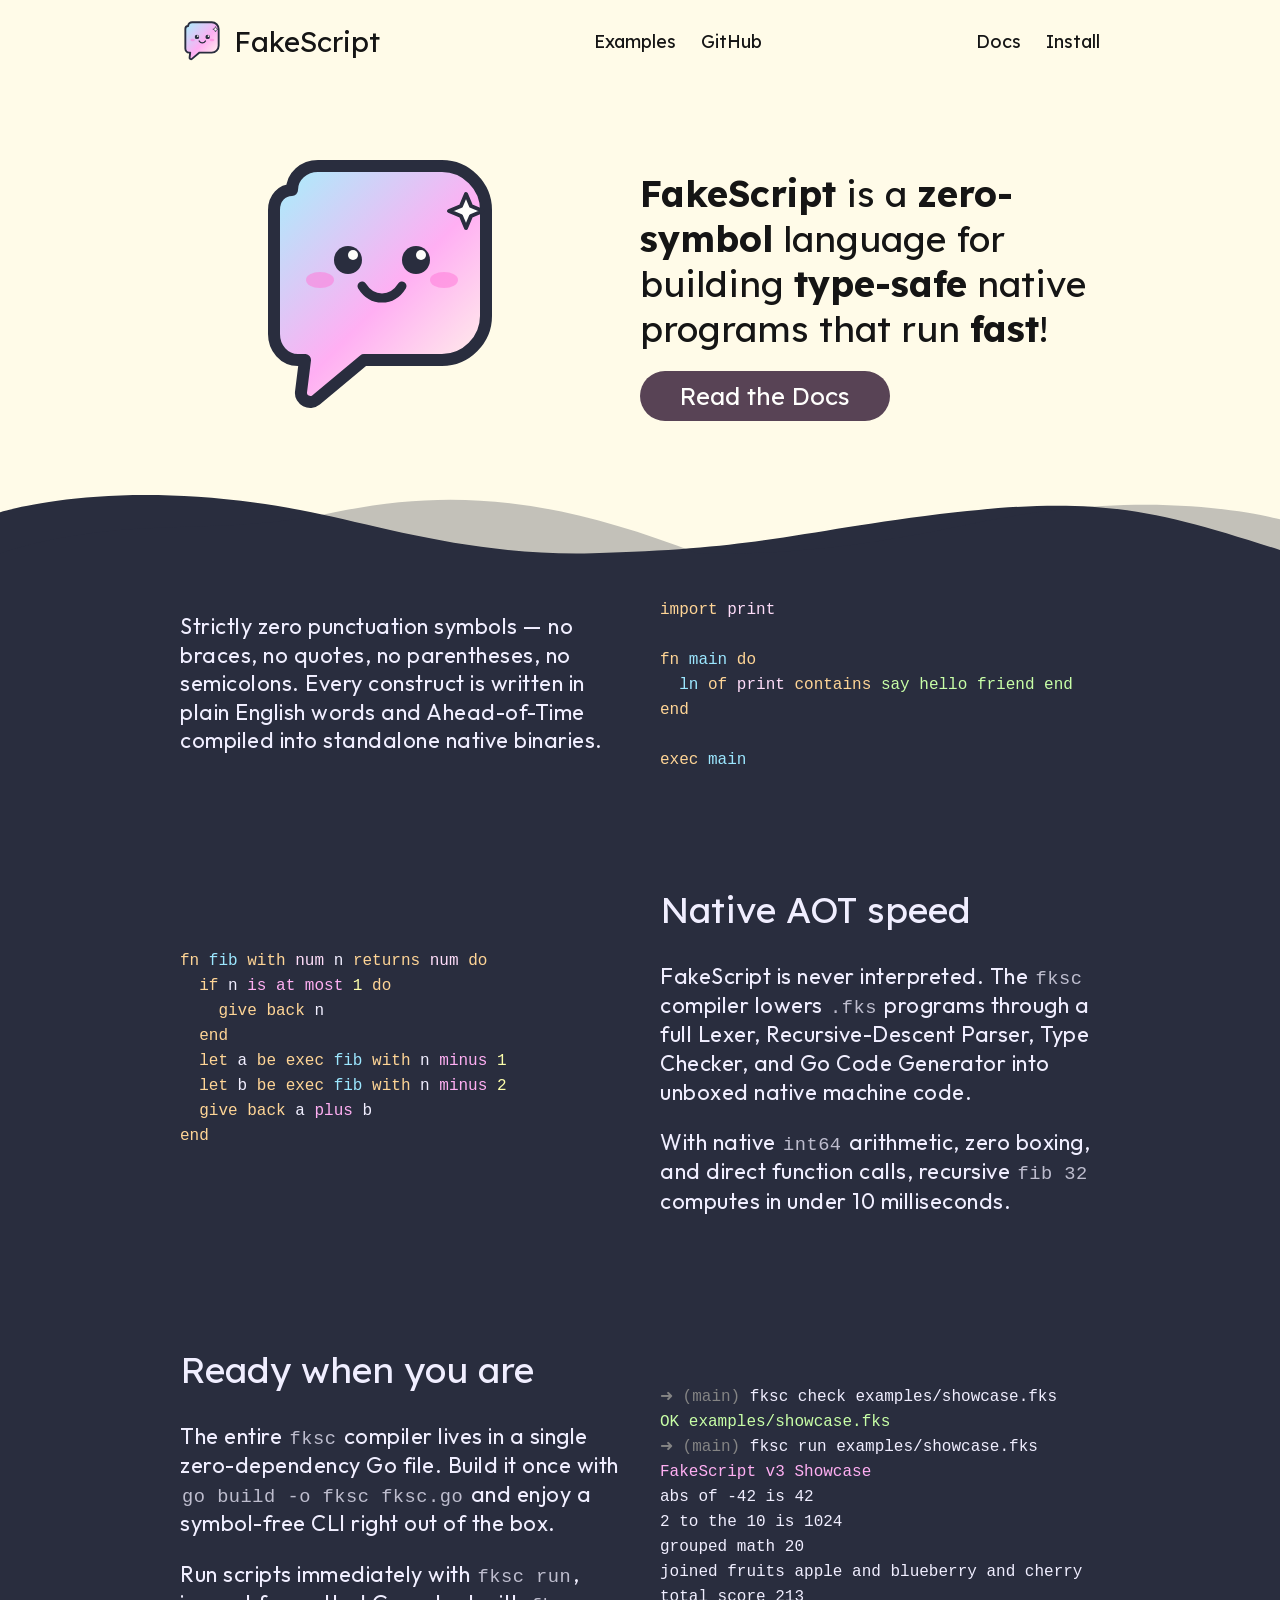
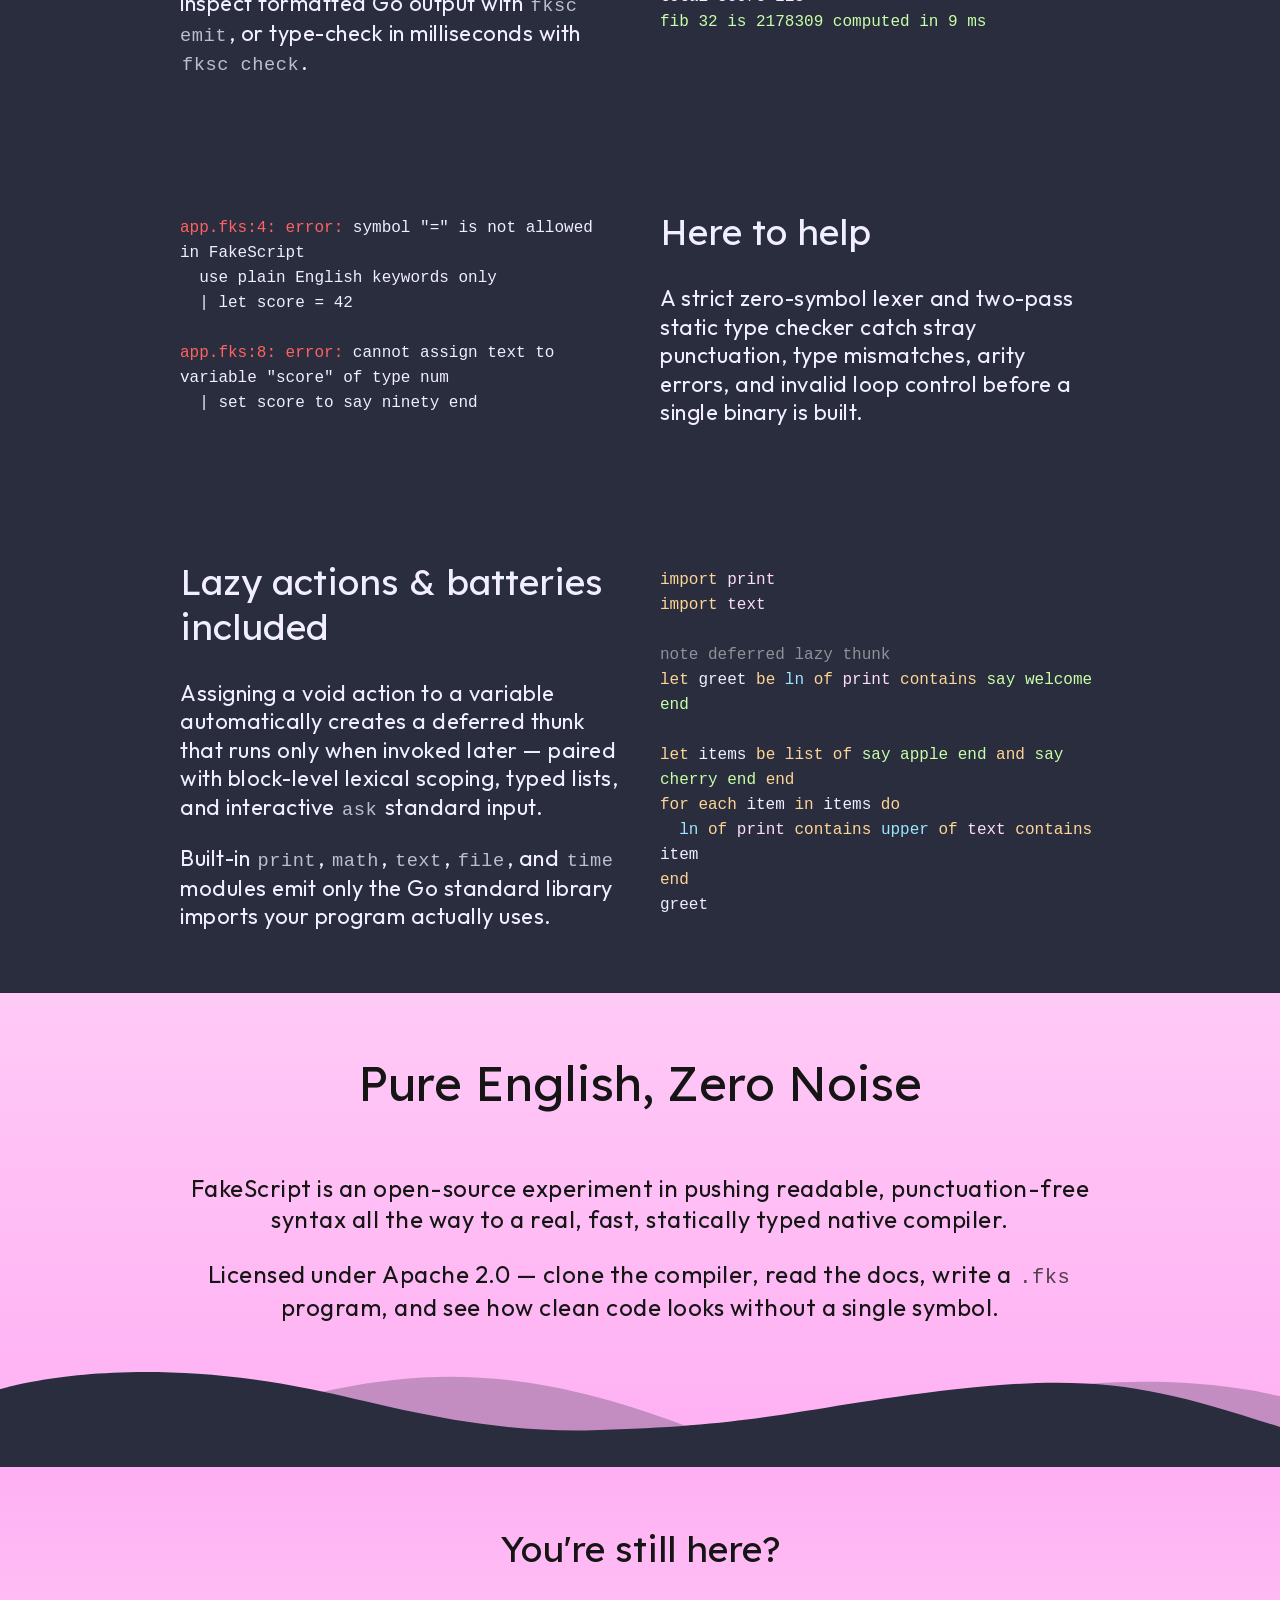
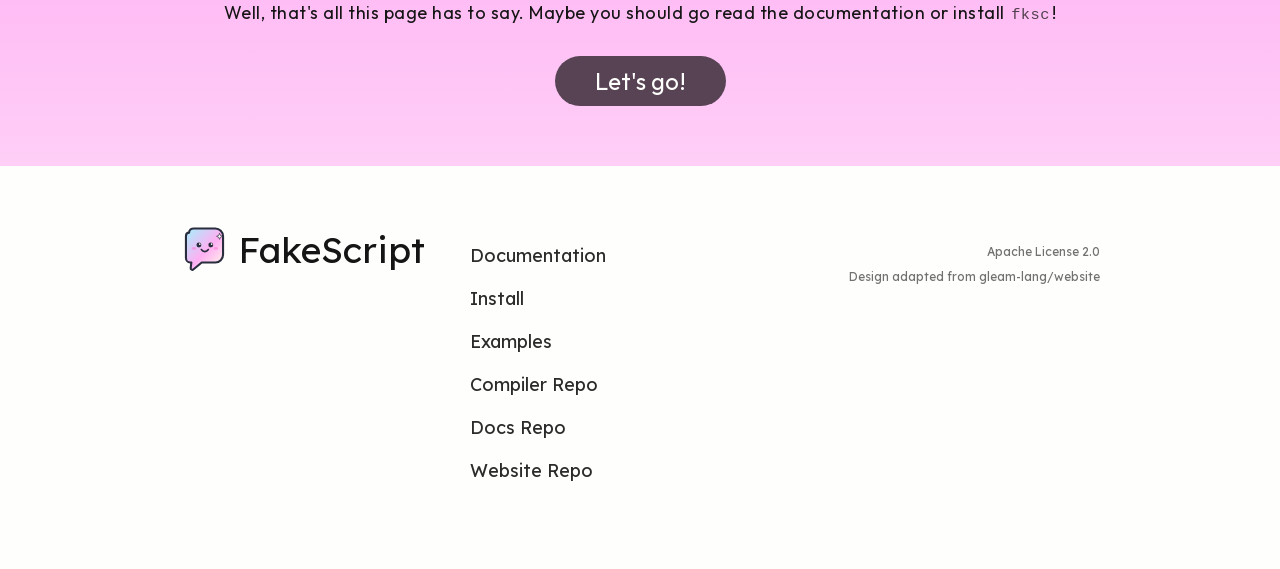
==== index.html @ 52201858 "Initial commit: FakeScript website (Apache 2.0, adapted from gleam-lang/website)" ====
<!DOCTYPE html>
<html lang="en">
<head>
  <meta charset="utf-8">
  <meta name="viewport" content="width=device-width, initial-scale=1">
  <link rel="shortcut icon" href="./images/fakescript-logo.svg">
  <title>FakeScript programming language</title>
  <meta name="description" content="Discover FakeScript — a strictly zero-symbol, type-safe, Ahead-of-Time compiled programming language written in plain English words.">
  <meta property="og:type" content="website">
  <meta property="og:title" content="FakeScript programming language">
  <meta property="og:description" content="A strictly zero-symbol, type-safe, Ahead-of-Time compiled programming language written in plain English words.">
  <link rel="stylesheet" href="./styles/main.css">
  <link rel="preload" as="image" href="./images/fakescript-logo-happy.svg">
</head>
<body>
  <div class="page-header">
    <nav class="navbar">
      <div class="content">
        <div>
          <a href="./" class="logo">
            <img alt="FakeScript mascot" src="./images/fakescript-logo.svg" class="navbar-lucy">
            FakeScript
          </a>
        </div>
        <div>
          <a href="./examples/">Examples</a>
          <a href="https://github.com/ChaiMaii/fakescript">GitHub</a>
        </div>
        <div>
          <a href="https://chaimaii.github.io/fakescript-docs/">Docs</a>
          <a href="./install/">Install</a>
        </div>
      </div>
    </nav>

    <div class="hero">
      <div class="content">
        <div class="hero-lucy-container wide-only">
          <img alt="FakeScript mascot" src="./images/fakescript-logo.svg" class="hero-lucy">
        </div>
        <div class="text-left">
          <div class="text">
            <div>
              <b>FakeScript</b> is a <b>zero-symbol</b> language for building <b>type-safe</b> native programs that run <b>fast</b>!
            </div>
            <a href="https://chaimaii.github.io/fakescript-docs/" class="button">Read the Docs</a>
          </div>
        </div>
      </div>
      <img alt="a soft wavey boundary between two sections of the website" src="./images/waves.svg" class="home-waves">
    </div>
  </div>

  <main role="main">
    <section class="content home-pair intro">
      <div>
        <p>
          Strictly zero punctuation symbols — no braces, no quotes, no parentheses, no semicolons.
          Every construct is written in plain English words and Ahead-of-Time compiled into standalone native binaries.
        </p>
      </div>
      <pre><code><span class="code-keyword">import</span> <span class="code-module">print</span>

<span class="code-keyword">fn</span> <span class="code-fn">main</span> <span class="code-keyword">do</span>
  <span class="code-fn">ln</span> <span class="code-keyword">of</span> <span class="code-module">print</span> <span class="code-keyword">contains</span> <span class="code-string">say hello friend end</span>
<span class="code-keyword">end</span>

<span class="code-keyword">exec</span> <span class="code-fn">main</span></code></pre>
    </section>

    <section class="content home-pair">
      <div>
        <h2>Native AOT speed</h2>
        <p>
          FakeScript is never interpreted. The <code>fksc</code> compiler lowers <code>.fks</code> programs through a full Lexer, Recursive-Descent Parser, Type Checker, and Go Code Generator into unboxed native machine code.
        </p>
        <p>
          With native <code>int64</code> arithmetic, zero boxing, and direct function calls, recursive <code>fib 32</code> computes in under 10 milliseconds.
        </p>
      </div>
      <pre><code><span class="code-keyword">fn</span> <span class="code-fn">fib</span> <span class="code-keyword">with</span> <span class="code-type">num</span> n <span class="code-keyword">returns</span> <span class="code-type">num</span> <span class="code-keyword">do</span>
  <span class="code-keyword">if</span> n <span class="code-operator">is at most</span> <span class="code-number">1</span> <span class="code-keyword">do</span>
    <span class="code-keyword">give back</span> n
  <span class="code-keyword">end</span>
  <span class="code-keyword">let</span> a <span class="code-keyword">be</span> <span class="code-keyword">exec</span> <span class="code-fn">fib</span> <span class="code-keyword">with</span> n <span class="code-operator">minus</span> <span class="code-number">1</span>
  <span class="code-keyword">let</span> b <span class="code-keyword">be</span> <span class="code-keyword">exec</span> <span class="code-fn">fib</span> <span class="code-keyword">with</span> n <span class="code-operator">minus</span> <span class="code-number">2</span>
  <span class="code-keyword">give back</span> a <span class="code-operator">plus</span> b
<span class="code-keyword">end</span></code></pre>
    </section>

    <section class="content home-pair">
      <div>
        <h2>Ready when you are</h2>
        <p>
          The entire <code>fksc</code> compiler lives in a single zero-dependency Go file. Build it once with <code>go build -o fksc fksc.go</code> and enjoy a symbol-free CLI right out of the box.
        </p>
        <p>
          Run scripts immediately with <code>fksc run</code>, inspect formatted Go output with <code>fksc emit</code>, or type-check in milliseconds with <code>fksc check</code>.
        </p>
      </div>
      <pre><code><span class="code-prompt">➜ (main)</span> fksc check examples/showcase.fks
<span class="code-success">OK examples/showcase.fks</span>
<span class="code-prompt">➜ (main)</span> fksc run examples/showcase.fks
<span class="code-operator">FakeScript v3 Showcase</span>
abs of -42 is 42
2 to the 10 is 1024
grouped math 20
joined fruits apple and blueberry and cherry
total score 213
<span class="code-success">fib 32 is 2178309 computed in 9 ms</span></code></pre>
    </section>

    <section class="content home-pair">
      <div>
        <h2>Here to help</h2>
        <p>
          A strict zero-symbol lexer and two-pass static type checker catch stray punctuation, type mismatches, arity errors, and invalid loop control before a single binary is built.
        </p>
      </div>
      <pre><code><span class="code-error">app.fks:4: error:</span> symbol "=" is not allowed in FakeScript
  use plain English keywords only
  | let score = 42

<span class="code-error">app.fks:8: error:</span> cannot assign text to variable "score" of type num
  | set score to say ninety end</code></pre>
    </section>

    <section class="content home-pair">
      <div>
        <h2>Lazy actions &amp; batteries included</h2>
        <p>
          Assigning a void action to a variable automatically creates a deferred thunk that runs only when invoked later — paired with block-level lexical scoping, typed lists, and interactive <code>ask</code> standard input.
        </p>
        <p>
          Built-in <code>print</code>, <code>math</code>, <code>text</code>, <code>file</code>, and <code>time</code> modules emit only the Go standard library imports your program actually uses.
        </p>
      </div>
      <pre><code><span class="code-keyword">import</span> <span class="code-module">print</span>
<span class="code-keyword">import</span> <span class="code-module">text</span>

<span class="code-comment">note deferred lazy thunk</span>
<span class="code-keyword">let</span> greet <span class="code-keyword">be</span> <span class="code-fn">ln</span> <span class="code-keyword">of</span> <span class="code-module">print</span> <span class="code-keyword">contains</span> <span class="code-string">say welcome end</span>

<span class="code-keyword">let</span> items <span class="code-keyword">be</span> <span class="code-keyword">list of</span> <span class="code-string">say apple end</span> <span class="code-keyword">and</span> <span class="code-string">say cherry end</span> <span class="code-keyword">end</span>
<span class="code-keyword">for each</span> item <span class="code-keyword">in</span> items <span class="code-keyword">do</span>
  <span class="code-fn">ln</span> <span class="code-keyword">of</span> <span class="code-module">print</span> <span class="code-keyword">contains</span> <span class="code-fn">upper</span> <span class="code-keyword">of</span> <span class="code-module">text</span> <span class="code-keyword">contains</span> item
<span class="code-keyword">end</span>
greet</code></pre>
    </section>

    <section class="home-friendly">
      <div class="content">
        <h2>Pure English, Zero Noise</h2>
        <p>
          FakeScript is an open-source experiment in pushing readable, punctuation-free syntax all the way to a real, fast, statically typed native compiler.
        </p>
        <p>
          Licensed under Apache 2.0 — clone the compiler, read the docs, write a <code>.fks</code> program, and see how clean code looks without a single symbol.
        </p>
      </div>
      <img alt="a soft wavey boundary between two sections of the website" src="./images/waves.svg" class="home-waves">
    </section>

    <section class="home-still-here">
      <div class="content">
        <h2>You're still here?</h2>
        <p class="go-read">
          Well, that's all this page has to say. Maybe you should go read the documentation or install <code>fksc</code>!
        </p>
        <a href="https://chaimaii.github.io/fakescript-docs/" class="button">Let's go!</a>
      </div>
    </section>
  </main>

  <footer class="footer">
    <div class="content">
      <div class="first">
        <a href="./" class="logo">
          <img alt="FakeScript mascot" src="./images/fakescript-logo.svg" class="footer-lucy">
          FakeScript
        </a>
      </div>
      <ul class="middle">
        <li><a href="https://chaimaii.github.io/fakescript-docs/">Documentation</a></li>
        <li><a href="./install/">Install</a></li>
        <li><a href="./examples/">Examples</a></li>
        <li><a href="https://github.com/ChaiMaii/fakescript">Compiler Repo</a></li>
        <li><a href="https://github.com/ChaiMaii/fakescript-docs">Docs Repo</a></li>
        <li><a href="https://github.com/ChaiMaii/fakescript-website">Website Repo</a></li>
      </ul>
      <ul class="last">
        <li>Apache License 2.0</li>
        <li>Design adapted from <a href="https://github.com/gleam-lang/website">gleam-lang/website</a></li>
      </ul>
    </div>
  </footer>
</body>
</html>
---- styles/main.css ----
@font-face {
  font-family: "Cascadia Mono";
  font-display: swap;
  src: url("../fonts/CascadiaMono.woff2") format("woff2");
}

@font-face {
  font-family: "Lexend";
  font-display: swap;
  font-weight: 400;
  src: url("../fonts/Lexend.woff2") format("woff2");
}

@font-face {
  font-family: "Lexend";
  font-display: swap;
  font-weight: 700;
  src: url("../fonts/Lexend-700.woff2") format("woff2");
}

@font-face {
  font-family: "Outfit";
  font-display: swap;
  src: url("../fonts/Outfit.woff") format("woff");
}

:root {
  --font-family-normal: "Outfit", sans-serif;
  --font-family-title: "Lexend", sans-serif;
  /*--font-family-monospace: "Cascadia Mono" "Roboto Mono", monospace;*/

  --color-charcoal: #2f2f2f;
  --color-lukewarm-charcoal: #313546;
  --color-warm-charcoal: #616682;
  --color-underwater-blue: #292d3e;
  --color-black: #1e1e1e;
  --color-blacker: #151515;
  --color-text-main: #f0eeff;
  --color-text-subtle: #c9cfea;
  --color-text-highlight: #fff;
  --color-white: #fefefc;
  --color-faff-pink: #ffaff3;
  --color-aged-plastic-yellow: #fffbe8;
  --color-unnamed-blue: #a6f0fc;
  --color-unexpected-aubergine: #584355;

  --color-code-blue: #9ce7ff;
  --color-code-green: #c8ffa7;
  --color-code-grey: #d4d4d4;
  --color-code-dark-grey: #848484;
  --color-code-yellow: #fdffab;
  --color-code-pink: var(--color-faff-pink);
  --color-code-red: #ff6262;
  --color-code-orange: #ffd596;
  --color-code-light-pink: #ffddfa;

  --opacity-mid: 0.65;

  --width-content: 960px;

  /* TODO: condense these into a few appopriatedly named variables */
  --font-size-small: 0.75rem;
  --font-size-code: 1rem;
  --font-size-normal: 1.125rem;
  --font-size-navbar: 1.125rem;
  --font-size-hero-button: 1.5rem;
  --font-size-pair-text: 1.375rem;
  --font-size-friendly-text: 1.5rem;
  --font-size-still-here-subtitle: 1.5rem;
  --font-size-still-here-button: 1.5rem;
  --font-size-hero-subtitle: 1.5rem;
  --font-size-logo: 1.75rem;
  --font-size-hero: 2.25rem;
  --font-size-pair-title: 2.25rem;
  --font-size-hero-title: 2.25rem;
  --font-size-still-here-title: 2.25rem;
  --font-size-footer-logo: 2.25rem;
  --font-size-friendly-title: 3rem;
  --font-size-sponsors-title: 3rem;

  --font-weight-normal: 400;
  --font-weight-title-bold: 700;

  --gap-1: 10px;
  --gap-2: calc(var(--gap-1) * 2);
  --gap-3: calc(var(--gap-1) * 3);
  --gap-4: calc(var(--gap-1) * 4);
  --gap-5: calc(var(--gap-1) * 5);
  --gap-6: calc(var(--gap-1) * 6);

  --waves-height: 100px;
  --waves-width: 1200px;

  --sponsor-size: 50px;
  --sponsors-gap: var(--gap-1);
  --sponsors-max-row-count: 8;
  --sponsors-row-height: calc(var(--sponsor-size) + var(--sponsors-gap));
  /* If this is renamed it must also be renamed in the JavaScript */
  --sponsors-max-height: calc(var(--sponsors-row-height) * var(--sponsors-max-row-count));
  --sponsors-expand-transition: all 2s ease;
}

* {
  box-sizing: border-box;
}

body {
  padding: 0;
  margin: 0;
  background-color: var(--color-underwater-blue);
  color: var(--color-text-main);
  font-family: var(--font-family-normal);
  font-size: var(--font-size-normal);
}

h1,
h2,
h3,
h4,
h5,
h6 {
  font-family: var(--font-family-title);
  font-weight: var(--font-weight-normal);
}

p {
  letter-spacing: 0.5px;
  line-height: 1.3;
}

.content>*:first-child {
  margin-top: 0;
}

a:visited,
a {
  color: var(--color-white);
  text-decoration-color: var(--color-faff-pink);
}

pre {
  margin: 0;
}

li code,
p code {
  font-size: 0.85em;
  opacity: 0.75;
  margin: 0 2px;
}

pre code {
  font-size: var(--font-size-code);
  white-space: pre-wrap;
}

table {
  border-collapse: collapse;
  width: 100%;
}

td {
  padding: 5px;
}

.text-left {
  text-align: left;
}

.text-center {
  text-align: center;
}

.text-right {
  text-align: right;
}

.content {
  max-width: 100%;
  width: var(--width-content);
  margin: 0 auto;
  padding: var(--gap-2);
}

main.content {
  padding-top: 0;
}

.navbar {
  font-family: var(--font-family-title);
  font-size: var(--font-size-navbar);
}

.navbar .content {
  display: flex;
  justify-content: space-between;
  align-items: center;
  flex-wrap: wrap;
}

.navbar .logo img {
  height: 1.5em;
  margin-right: var(--gap-1);
}

.logo {
  font-size: var(--font-size-logo);
  display: flex;
  align-items: center;
  white-space: nowrap;
}

.logo img {
  display: inline-block;
  height: 1.3em;
  margin-right: 0.25em;
}

.hero-lucy-container {
  flex-shrink: 0;
  height: 268px;
  width: 280px;
  margin: 0 var(--gap-5) var(--gap-2) var(--gap-5);
  overflow: hidden;
  /* Needed to not cut Lucy's corners when rotating: */
  padding: var(--gap-1);
  box-sizing: content-box;
}

.hero-lucy {
  height: 100%;
  width: 100%;
  transition: transform 0.2s ease;
}

.navbar-lucy,
.footer-lucy {
  transition: transform 200ms ease;
}

.logo:hover .navbar-lucy,
.logo:hover .footer-lucy,
.hero-lucy-container:hover .hero-lucy {
  content: url("../images/fakescript-logo-happy.svg");
  transform: rotate(12deg);
}

.navbar a {
  color: var(--color-blacker);
  text-decoration: none;
  margin-left: var(--gap-2);
}

.navbar .logo {
  margin-left: 0;
}

[data-show-pride] {
  user-select: none;
  cursor: pointer;
}

.hero {
  padding-top: var(--gap-4);
  color: var(--color-blacker);
  text-align: center;
}

.hero h1 {
  font-size: var(--font-size-hero-title);
  margin: 0;
}

.hero-subtitle {
  margin: 0;
  font-size: var(--font-size-hero-subtitle);
}

.page-header {
  background-color: var(--color-aged-plastic-yellow);
  transition: all 0.5s ease;
}

.page-banner {
  background-color: var(--color-faff-pink);
  text-align: center;
  padding: var(--gap-1);
  color: var(--color-black);
}

.page-banner a {
  color: var(--color-black);
  text-decoration: underline;
  text-decoration-color: var(--color-black);
}

.pride .page-header {
  background-image: url("/images/pride-wall.svg");
  background-size: cover;
  background-position: center;
}

.hero .content {
  display: flex;
  align-items: center;
  justify-content: center;
  gap: var(--gap-6);
  padding-top: var(--gap-2);
  padding-bottom: var(--gap-4);
}

.hero .text {
  font-size: var(--font-size-hero);
  font-family: var(--font-family-title);
  max-width: 600px;
}

.hero .text b {
  font-weight: var(--font-weight-title-bold);
}

.button {
  color: var(--color-white) !important;
  background-color: var(--color-unexpected-aubergine);
  padding: var(--gap-1) var(--gap-4);
  border-radius: 100px;
  text-decoration: none;
  display: inline-block;
}

.button:visited {
  color: var(--color-white);
}

.hero a {
  font-size: var(--font-size-hero-button);
  margin-top: var(--gap-2);
}

.home-pair {
  padding-top: var(--gap-4);
  padding-bottom: var(--gap-4);
  font-size: var(--font-size-pair-text);

  display: flex;
  flex-direction: row;
  flex-wrap: wrap;
  justify-content: space-between;
  align-items: center;
  gap: var(--gap-4);
}

.home-pair:nth-of-type(2n) {
  flex-direction: row-reverse;
}

.home-pair.intro {
  padding-top: 0;
}

.home-pair>* {
  max-width: 100%;
  min-width: 250px;
  width: calc(var(--width-content) * 0.5);
  flex: 1;
}

.home-pair h2 {
  font-size: var(--font-size-pair-title);
}

.home-top-sponsors {
  padding: var(--gap-3) 0;
  color: var(--color-blacker);
  background-color: var(--color-faff-pink);
}

.home-top-sponsors h2 {
  margin: 0;
}

.home-top-sponsors ul {
  display: flex;
  flex-direction: row;
  flex-wrap: wrap;
  align-items: center;
  justify-content: space-evenly;
  gap: var(--gap-2);
  padding: 0;
  margin: 0;
  width: 100%;
}

.home-top-sponsors li {
  list-style: none;
}

.home-top-sponsors img {
  max-width: 100%;
}

.home-top-sponsors a {
  color: var(--color-black);
}

.home-top-sponsors .content {
  display: flex;
  flex-direction: column;
  align-items: center;
  gap: var(--gap-3);
}

.sponsor-level0 img {
  transition: transform 100ms ease-in-out;
  max-height: 110px;
  max-width: 100%;
  animation: pulse-animation 2.2s infinite;
  border-radius: 100px;
}

.post .sponsor-level0 {
  display: block;
  text-align: center;
}

.pulse-animation {
  animation: pulse-animation 2.2s infinite;
}

.sponsor-level0 img:hover {
  transform: rotate(-10deg) scale(1.2);
}

@keyframes pulse-animation {
  0% {
    box-shadow: 0 0 0 0px rgba(0, 0, 0, 0.2);
  }

  100% {
    box-shadow: 0 0 0 20px rgba(0, 0, 0, 0);
  }
}

.sponsor-level1,
.sponsor-level2 {
  padding: 0;
  display: flex;
  flex-wrap: wrap;
  align-items: center;
  justify-content: center;
  gap: 2rem;
  margin-top: 2rem;
}

.sponsor-level1>li,
.sponsor-level2>li {
  display: block;
}

.sponsor-level1 img {
  max-height: 110px;
  max-width: 100%;
}

.sponsor-level2 img {
  max-height: 60px;
  max-width: 100%;
}

.sponsors-like-you,
.sponsors-like-you:visited {
  font-size: var(--font-size-hero-title);
  color: var(--black);
}

.home-friendly {
  color: var(--color-blacker);
  text-align: center;
  background: linear-gradient(0deg,
      var(--color-faff-pink) 0%,
      var(--color-white) 300%);
  padding-top: var(--gap-4);
  margin-bottom: -1px;
  font-size: var(--font-size-friendly-text);
}

.home-friendly h2 {
  font-size: var(--font-size-friendly-title);
  margin: var(--gap-2) 0 var(--gap-6) 0;
}

/* Position the waves appropriately. */
.home-friendly,
.hero {
  position: relative;
  padding-bottom: var(--waves-height);
  overflow: hidden;
}

.home-waves {
  --overlap: 5px;
  bottom: calc(var(--overlap) * -1);
  height: var(--waves-height);
  position: absolute;
  right: 0px;
  left: min(0px, calc(calc(100vw - var(--waves-width)) * 0.2));
  width: calc(max(100%, var(--waves-width)) + calc(var(--overlap) * 2));
}

.home-sponsors {
  text-align: center;
  padding-bottom: var(--gap-2);
}

.home-sponsors .content {
  padding-top: 0;
  padding-bottom: 0;
}

.home-sponsors h2 {
  font-size: var(--font-size-sponsors-title);
  margin: 0;
}

.home-sponsors p {
  margin: var(--gap-3) 0 var(--gap-5) 0;
}

.home-sponsors ul {
  display: flex;
  justify-content: center;
  align-items: center;
  flex-direction: row;
  flex-wrap: wrap;
  padding: 0 var(--gap-2);
  gap: var(--sponsors-gap);
  margin: 0;
}

.home-sponsors-list {
  transition: var(--sponsors-expand-transition);
  max-height: var(--sponsors-max-height);
  position: relative;
  overflow: hidden;
}

[data-expand-sponsors] {
  --height: calc(var(--sponsor-size) * 0.75);
  transition: var(--sponsors-expand-transition);
  width: 100%;
  height: var(--height);
  position: absolute;
  top: calc(var(--sponsors-max-height) - var(--height));
  left: 0;
  background: linear-gradient(0deg,
      var(--color-underwater-blue) 30%,
      transparent 100%);
  font-size: 75px;
  cursor: pointer;
}

[data-expand-sponsors]:before {
  content: "\2026";
  color: var(--color-white);
  text-align: center;
  position: absolute;
  transform: rotate(180deg);
  width: 100%;
  top: 0;
  left: 0;
}

.home-sponsors li {
  list-style: none;
}

.home-sponsors img {
  height: var(--sponsor-size);
  width: var(--sponsor-size);
}

.home-sponsors .round {
  border-radius: 100vw;
  background-color: rgba(256, 256, 256, 0.4);
  background-color: var(--color-faff-pink);
}

.home-still-here {
  background: linear-gradient(180deg, var(--color-faff-pink) 0%, var(--color-white) 250%);
  color: var(--color-blacker);
  text-align: center;
}

.home-still-here a:visited,
.home-still-here a {
  color: var(--color-blacker);
}

.home-still-here .content {
  padding-top: var(--gap-6);
  padding-bottom: var(--gap-6);
}

.home-still-here h2 {
  font-size: var(--font-size-still-here-title);
}

.home-still-here h3 {
  font-size: var(--font-size-still-here-subtitle);
}

.home-still-here hr {
  border: 1px solid var(--color-underwater-blue);
  opacity: 0.2;
  margin: var(--gap-4);
}

.home-still-here h2,
.home-still-here h3,
.home-still-here p {
  margin: var(--gap-2) 0;
}

.home-still-here .go-read {
  margin: var(--gap-3) 0;
}

.home-still-here .button {
  font-size: var(--font-size-still-here-button);
}

.home-still-here a {
  text-decoration-color: var(--color-charcoal);
}

[data-form="ebfa5ade-6f63-11ed-8f94-ef3b2b6b307a"] {
  margin: 0 auto;
}

[data-form="ebfa5ade-6f63-11ed-8f94-ef3b2b6b307a"] .main-form {
  flex-wrap: nowrap !important;
}

[data-form="ebfa5ade-6f63-11ed-8f94-ef3b2b6b307a"] .main-form * {
  margin: 0 !important;
}

[data-form="ebfa5ade-6f63-11ed-8f94-ef3b2b6b307a"] input[type="email"] {
  font-size: var(--font-size-normal) !important;
  padding-left: var(--gap-2);
  border-radius: 100px 0 0 100px;
  border: none;
}

[data-form="ebfa5ade-6f63-11ed-8f94-ef3b2b6b307a"] input[type="submit"] {
  font-size: var(--font-size-normal) !important;
  color: var(--color-white);
  background-color: var(--color-unexpected-aubergine) !important;
  border-color: var(--color-unexpected-aubergine) !important;
  border-radius: 0 100px 100px 0;
  text-decoration: none;
}

/* Stack the email form for mobile devices */
@media (max-width: 500px) {
  [data-form="ebfa5ade-6f63-11ed-8f94-ef3b2b6b307a"] .main-form {
    flex-direction: column;
    align-items: center !important;
  }

  [data-form="ebfa5ade-6f63-11ed-8f94-ef3b2b6b307a"] input[type="submit"],
  [data-form="ebfa5ade-6f63-11ed-8f94-ef3b2b6b307a"] input[type="email"] {
    border-radius: 100px;
  }
}

.footer {
  padding: var(--gap-4) 0;
  background-color: var(--color-white);
  color: var(--color-blacker);
  font-family: var(--font-family-title);
}

.footer a,
.footer a:visited {
  color: var(--color-blacker);
}

.footer .content {
  display: flex;
  flex-direction: row;
  flex-wrap: wrap;
  justify-content: space-between;
  gap: var(--gap-4);
}

.footer .logo {
  font-size: var(--font-size-footer-logo);
}

.footer li {
  list-style: none;
  padding: 0;
  margin-bottom: var(--gap-2);
  opacity: 0.9;
}

.footer ul {
  padding: 0;
}

.footer .first {
  flex: 1;
  max-width: 250px;
}

.footer .middle {
  flex: 1;
  display: flex;
  flex-direction: row;
  flex-wrap: wrap;
}

.footer .middle li {
  width: 150px;
  margin-right: var(--gap-4);
}

.footer .last {
  text-align: right;
}

.footer .last li {
  margin-bottom: var(--gap-1);
  opacity: 0.6;
  font-size: var(--font-size-small);
}

.footer a {
  text-decoration: none;
}

.footer a:visited {
  color: var(--color-blacker);
}

.grecaptcha-badge {
  visibility: hidden;
}

.code-warning,
.hl-keyword,
.hl-built_in,
.code-keyword {
  color: var(--color-code-orange);
}

.code-success {
  color: var(--color-code-green);
}

.hl-deletion,
.code-error {
  color: var(--color-code-red);
}

.hl-operator,
.code-progress,
.code-operator {
  color: var(--color-code-pink);
}

.hl-module,
.hl-variant,
.hl-symbol,
.hl-atom,
.hl-literal,
.code-type,
.code-module {
  color: var(--color-code-light-pink);
}

.hl-string,
.hl-addition,
.code-string {
  color: var(--color-code-green);
}

.hl-number,
.code-number {
  color: var(--color-code-yellow);
}

.hl-function,
.hl-fn,
.code-decoration,
.code-fn {
  color: var(--color-code-blue);
}

.hl-comment,
.code-comment {
  color: var(--color-code-grey);
  opacity: 0.6;
}

.code-prompt {
  color: var(--color-code-dark-grey);
}

pre code {
  white-space: pre-wrap;
}

.page.content {
  padding-bottom: var(--gap-4);
  overflow-wrap: break-word;
}

.page pre {
  overflow-x: auto;
  overflow-y: auto;
  margin: var(--gap-3) 0 var(--gap-4) 0;
  padding: var(--gap-2) var(--gap-2);
  background-color: var(--color-black);
  border-radius: 0.6rem;
}

.page pre,
.page .shadow {
  box-shadow: var(--gap-1) var(--gap-1) 0 0 var(--color-blacker);
}

@media (max-width: 960px) {
  .page pre {
    max-width: 100vw;
    margin: var(--gap-3) calc(var(--gap-2) * -1) var(--gap-4) calc(var(--gap-2) * -1);
    border-radius: 0;
    box-shadow: 0 var(--gap-1) 0 0 var(--color-blacker);
  }
}

.page h1,
.page h2 {
  margin-top: var(--gap-6);
}

.news-posts {
  margin: 0;
  padding: 0;
}

.news-posts li {
  display: flex;
  flex-direction: column;
  justify-content: space-between;
  position: relative;
  list-style: none;
  margin-bottom: var(--gap-5);
}

.news-posts h2 {
  transition: color 120ms ease-in-out;
  font-weight: var(--font-weight-title-bold);
  margin: 0;
  text-decoration: none;
  font-size: 1.4rem;
}

.news-posts p {
  margin: 0.5rem 0;
}

.news-posts a {
  text-decoration: none;
}

.news-posts .links:hover {
  color: var(--color-faff-pink);
}

.news-posts .news-meta {
  padding: 0;
  display: flex;
  gap: 2ch;
}

.news-posts .news-meta li {
  display: flex;
  flex-direction: row;
  margin: 0;
  gap: 0.6ch;
  align-items: center;
  font-size: 1rem;
  color: --color-text-subtle;
}

.mailing-list-page p {
  font-size: var(--font-size-normal);
}

.mailing-list-page .recaptcha-blerb,
.recaptcha-blerb a,
.recaptcha-blerb a:visited,
.recaptcha-blerb {
  color: var(--color-blacker);
  font-size: var(--font-size-small);
}

.recaptcha-blerb {
  opacity: 0.8;
}

.recaptcha-blerb a {
  text-decoration: underline;
}

.bar-chart {
  padding: 0;
  margin-bottom: var(--gap-2);
}

.bar-chart li {
  list-style: none;
  margin-bottom: var(--gap-1);
}

.bar-chart .bar {
  background-color: var(--color-faff-pink);
  display: inline-block;
  height: 1em;
  flex-grow: 0;
  margin-right: var(--gap-1);
}

.bar-chart li {
  display: flex;
  flex-direction: row;
  align-items: center;
}

.bar-chart li>* {
  flex: 1;
}

.bar-chart li {
  flex-wrap: wrap;
  display: flex;
}

.bar-chart .label {
  flex-grow: 0;
  flex-basis: 100%;
  margin-right: var(--gap-1);
}

@media (min-width: 960px) {
  .bar-chart .label {
    flex-basis: 200px;
    text-align: right;
  }

  .community-socials {
    grid-template-columns: 1fr 1fr;
  }
}

.community-socials {
  padding-left: 0;
  margin: 0;
  list-style-type: none;
  gap: 2rem;
  display: grid;
  align-items: center;
}

.community-socials a {
  background: var(--color-lukewarm-charcoal);
  border: 1px solid var(--color-warm-charcoal);
  width: 100%;
  border-radius: 0.6rem;
  display: grid;
  grid-template-columns: auto 1fr;
  gap: 1rem;
  align-items: center;
  padding: 2rem;
  text-decoration: none;
}

.community-socials h3 {
  font-weight: var(--font-weight-title-bold);
  font-family: var(--font-family-title);
  font-size: 1.2rem;
  line-height: 1.6;
  margin: 0;
}

.community-socials p {
  line-height: 1;
  margin: 0;
  color: var(--color-text-main);
  font-size: 1rem;
}

.community-socials li:hover img {
  transform: rotateZ(-10deg);
}

.community-socials__logo,
.community-socials img {
  width: 5rem;
  height: 5rem;
}

.community-socials img {
  padding: 0.35rem;
  transition: transform ease-in-out 150ms;
}

.community-secondary-links {
  display: grid;
  gap: 1rem;
  padding: 0;
  margin-top: 2rem;
  list-style: none;
}

.community-secondary-links a {
  display: flex;
  align-items: center;
  gap: 0.8rem;
  text-decoration: none;
  line-height: 1;
  color: var(--color-text-main);
}

.community-secondary-links p {
  margin: 0 0 0.3em;
  font-size: 0.9em;
}

.community-secondary-links h4 {
  margin: 0;
  color: var(--color-white);
  font-weight: var(--font-weight-title-bold);
  font-size: 1.2rem;
  font-family: var(--font-family-title);
}

.community-secondary-links .icon {
  background: var(--color-lukewarm-charcoal);
  border: 1px solid var(--color-warm-charcoal);
  border-radius: 0.6rem;
  padding: 1rem;
}

.community-secondary-links img {
  width: 2.5rem;
  height: 2.5rem;
  display: block;
}

.gleam-weekly-shoutout {
  display: flex;
  flex-wrap: wrap;
  margin-top: var(--gap-3);
  gap: var(--gap-3);
  align-items: center;
  justify-content: center;
}

.gleam-weekly-shoutout img {
  width: 8rem;
}

.gleam-weekly-shoutout p {
  max-width: 45ch;
}

.community-talks {
  padding: 1.2rem 0;
  background: var(--color-lukewarm-charcoal);
}

.community-talks h2 {
  color: var(--color-white);
  font-family: var(--font-family-title);
  font-weight: var(--font-weight-title-bold);
}

.featured-talks {
  display: grid;
  gap: var(--gap-3);
  padding: 0;
  list-style: none;
}

.community-talk {
  text-decoration: none;
  display: block;
}

.community-talk .talk-thumbnail {
  /* Approximately 16x9 */
  padding-bottom: 56%;
  background-size: cover;
  background-position: center;
  border-radius: 0.6rem;
  background-color: var(--color-blacker);
  margin: 0 0 1rem;
  /* Using this very silly trick to stop strange image artifacting */
  box-shadow: inset 0 0 0 1px var(--color-warm-charcoal);
}

.community-talk h4 {
  font-weight: var(--font-weight-title-bold);
  font-family: var(--font-family-title);
  color: var(--color-white);
  margin: 0;
}

.community-talk h5 {
  color: var(--color-text-main);
  font-size: 0.9em;
  margin: 0.2rem 0 0;
}

.community-talk p {
  color: var(--color-text-subtle);
  font-size: 0.9em;
  display: flex;
  align-items: center;
  gap: 0.8ch;
  margin: 0.6rem 0 0;
}

@media (min-width: 960px) {

  .featured-talks,
  .community-secondary-links {
    grid-template-columns: 1fr 1fr 1fr;
  }
}

/* Same as --width-content */
@media (max-width: 960px) {
  .wide-only {
    display: none;
  }

  .navbar .content {
    flex-direction: column;
    justify-content: center;
  }

  .navbar .content>*:first-child {
    margin-bottom: var(--gap-2);
  }

  .hero {
    padding-top: 0;
  }

  .community-socials {
    flex-direction: column;
    align-items: start;
  }

  .community-socials a {
    flex-direction: row;
  }
}

/* Roadmap */

.roadmap-buttons {
  margin: 0 0 var(--gap-5);
  padding: 0;
  display: grid;
  gap: var(--gap-2);
  list-style: none;
}

.roadmap-buttons a {
  display: block;
  background: var(--color-lukewarm-charcoal);
  border: 1px solid var(--color-warm-charcoal);
  border-radius: 0.6rem;
  text-decoration: none;
  padding: var(--gap-2);
  font-size: 0.9rem;
  color: var(--color-text-subtle);
  transition: 120ms ease-in-out border-color;
}

.roadmap-buttons a#changelog-button:hover {
  border-color: var(--color-faff-pink);
}

.roadmap-buttons a#issues-button:hover {
  border-color: var(--color-code-yellow);
}

.roadmap-buttons a#versions-button:hover {
  border-color: var(--color-text-subtle);
}

.roadmap-buttons h3 {
  border: none;
  margin: 0 0 0.4rem;
  padding: 0;
  font-size: 1.2rem;
  color: var(--color-white);
  display: flex;
  align-items: center;
  gap: var(--gap-1);
}

.roadmap-buttons img {
  width: 24px;
  height: 24px;
}

.roadmap-buttons p {
  margin: 0;
}

.roadmap-star {
  width: 48px;
  height: 48px;
  background: url("/images/lucy/lucy-outline-faff-pink.svg") center no-repeat;
  font-family: var(--font-family-title);
  font-weight: var(--font-weight-title-bold);
  justify-content: center;
  align-items: center;
  font-size: 1rem;
  /* Hide on Mobile - too chunky and space-taking for small screens. */
  display: none;
}

.roadmap-section {
  margin-bottom: 3rem;
  gap: 2ch;
}

.roadmap-section#version-history {
  display: grid;
  grid-template-columns: 2px 1fr;
}

.roadmap-section#in-progress .roadmap-star {
  background-image: url("/images/lucy/lucy-outline-faff-pink.svg");
}

.roadmap-section#planned .roadmap-star {
  background-image: url("/images/lucy/lucy-outline-yellow.svg");
}

.roadmap-section#version-history .roadmap-star {
  background-image: url("/images/lucy/lucy-outline-grey.svg");
}

.roadmap-section header {
  margin-bottom: 2rem;
}

.roadmap-section header h2 {
  border: none;
  padding: 0;
  margin: 0 0 0.4rem;
  font-family: var(--font-family-title);
  color: var(--color-white);
}

.roadmap-section header h5 {
  color: var(--color-text-subtle);
  margin: 0;
  font-family: var(--font-family-title);
}

.roadmap-section .filler-line {
  width: 2px;
  background: var(--color-warm-charcoal);
  position: absolute;
  left: calc(50% - 1px);
  top: 40px;
  bottom: 0;
}

.roadmap-section aside {
  position: relative;
}

.roadmap-section#version-history main>ul {
  padding: 0;
  margin: 0;
}

.roadmap-section .previous-release {
  margin: 0 0 3rem;
  padding: 0;
  display: block;
  position: relative;
}

.roadmap-section .previous-release:before {
  content: "";
  width: 16px;
  height: 16px;
  background: var(--color-underwater-blue);
  border: 2px solid var(--color-text-subtle);
  position: absolute;
  left: -34px;
  top: 0px;
  border-radius: 100%;
}

.roadmap-section .previous-release:first-child:before {
  border-color: var(--color-faff-pink);
}

.roadmap-section .previous-release h4 {
  margin: 0 0 0.2rem;
  font-size: 1.4rem;
  color: var(--color-white);
}

.roadmap-section .previous-release h5 {
  font-family: var(--font-family-title);
  margin: 0 0 1rem;
  font-size: 0.9rem;
  color: var(--color-text-subtle);
}

.roadmap-section .previous-release ul {
  margin: 0;
  padding: 0 0 0 0.7rem;
  display: grid;
  grid-gap: 0.75rem;
  list-style: disc;
  color: var(--color-text-main);
  font-size: 1.1rem;
}

.roadmap-section .previous-release ul li::marker {
  color: var(--color-warm-charcoal);
  font-size: 13px;
}

.roadmap-section .previous-release ul li {
  padding-left: 0.6rem;
}

.roadmap-issues {
  display: grid;
  margin: 0;
  padding: 0;
  gap: var(--gap-2);
}

.roadmap-issue {
  display: block;
  padding: var(--gap-3) var(--gap-2);
  margin: 0;
  border: 1px solid var(--color-warm-charcoal);
  border-radius: 0.6rem;
  position: relative;
}

.roadmap-issue h4 {
  margin: 0;
  padding: 0;
  font-family: var(--font-family-title);
  color: var(--color-white);
  font-weight: var(--font-weight-title-bold);
}

.roadmap-issue p {
  color: var(--color-text-main);
  font-size: 1rem;
  margin: 0.4rem 0 0;
}

.roadmap-issue:before {
  content: "";
  background: var(--color-faff-pink);
  position: absolute;
  top: 14px;
  bottom: 14px;
  left: -2px;
  width: 3px;
  border-radius: 100rem;
}

.roadmap-issue.roadmap-planned:before {
  background: var(--color-code-yellow);
}

.roadmap-issue.roadmap-research:before {
  background: var(--color-code-blue);
}

.roadmap-issue h6 {
  margin: 0 0 0.4rem;
  padding: 0;
  font-family: var(--font-family-title);
  color: var(--color-text-subtle);
  font-weight: var(--font-weight-title-bold);
  text-transform: uppercase;
}

@media (min-width: 960px) {
  .roadmap-star {
    display: flex;
  }

  /* A little duplication here... but we need to override the mobile
   * style for #version-history. Better than a whole other @media query */
  .roadmap-section,
  .roadmap-section#version-history {
    display: grid;
    grid-template-columns: 48px 1fr;
  }

  .roadmap-section .previous-release:before {
    left: -57px;
  }

  .roadmap-buttons {
    grid-template-columns: 1fr 1fr 1fr;
  }

  .roadmap-issues {
    grid-template-columns: 1fr 1fr;
  }
}

/* Prose-specific styling */

.prose h1,
.prose h2,
.prose h3,
.prose h4,
.prose h5 {
  font-weight: var(--font-weight-title-bold);
  color: var(--color-white);
  margin-top: 2.4em;
  margin-bottom: 0.75em;
}

.prose .alert-info,
.prose .alert-warning,
.prose .alert-error {
  border-left: 3px solid var(--alert-color);
  padding: var(--gap-2);
  margin: var(--gap-4) 0;
}

.prose .alert-info h3,
.prose .alert-warning h3,
.prose .alert-error h3 {
  color: var(--alert-color);
  margin: 0 0 0.4rem;
  font-size: 1em;
}

.prose .alert-info h3:before,
.prose .alert-warning h3:before,
.prose .alert-error h3:before {
  content: var(--alert-emoji);
  margin-right: 0.8ch;
}

.prose .alert-info p,
.prose .alert-warning p,
.prose .alert-error p {
  margin: 0;
  line-height: 1.4;
}

.prose .alert-info {
  --alert-color: var(--color-code-blue);
  --alert-emoji: "ℹ️";
}

.prose .alert-error {
  --alert-color: var(--color-code-red);
  --alert-emoji: "❗";
}

.prose .alert-warning {
  --alert-color: var(--color-code-orange);
  --alert-emoji: "🔔";
}

.prose> :nth-of-type(1) {
  margin-top: 0;
}

.prose p {
  line-height: 1.4em;
}

.prose :not(pre)>code {
  color: var(--color-code-orange);
  opacity: 1;
  border: var(--color-warm-charcoal) 1px solid;
  border-radius: 0.2rem;
  padding: 0 0.3rem;
  display: inline-block;
  white-space: pre-wrap;
  word-break: break-word;
}

.prose>iframe,
.prose>video,
.prose>img {
  display: block;
  margin: var(--gap-3) auto;
  max-width: 100%;
}

.prose img.right {
  float: right;
  width: 50%;
  max-width: 300px;
  margin-left: var(--gap-1);
  margin-bottom: var(--gap-1);
}

.prose details {
  border: 1px solid var(--color-warm-charcoal);
  padding: 1.2rem;
  border-radius: 0.6rem;
}

.prose details>summary {
  font-size: 1rem;
  font-family: var(--font-family-title);
  color: var(--color-white);
  margin: 0 -1.2rem;
  display: flex;
  padding: 0 1.2rem;
  align-items: center;
  justify-content: space-between;
}

.prose details[open]>summary {
  border-bottom: var(--color-warm-charcoal) 1px solid;
  padding-bottom: 1.2rem;
}

.prose details>summary:after {
  content: "";
  border: 6px solid transparent;
  border-top-color: var(--color-warm-charcoal);
  border-bottom: 0px;
}

.prose details[open]>summary::after {
  transform: rotate(180deg);
}

.prose dl dt {
  font-family: var(--font-family-title);
  font-weight: var(--font-weight-title-bold);
  color: var(--color-text-subtle);
  font-size: 1rem;
}

.prose dl dd {
  padding: 0;
  margin: 0.2rem 0 1rem;
}

.post {
  position: relative;
}

.post-published {
  text-align: right;
  margin-top: 0;
}

.post blockquote {
  font-style: italic;
  border-left: 4px solid var(--color-faff-pink);
  margin: 0;
  padding: 0 var(--gap-2);
}

details {
  margin-bottom: var(--gap-2);
  padding-left: var(--gap-2);
}

details>summary {
  margin-left: calc(var(--gap-2) * -1);
  cursor: pointer;
}

.post .top-sponsors {
  margin: var(--gap-4);
  padding: 0;
  text-align: center;
}

.post .top-sponsors li {
  list-style: none;
}

.post .sponsor-fly {
  height: 100px;
  margin-bottom: var(--space);
}

.post .sponsor-alembic {
  height: 38px;
}

.post .top-sponsors+ul {
  display: flex;
  flex-direction: row;
  flex-wrap: wrap;
  justify-content: space-between;
  gap: var(--gap-2);
  padding: 0;
}

.post .top-sponsors+ul li {
  list-style: none;
  max-width: 100%;
}

/* Article Meta bar - Including publish date, author, and share button */
.post-meta {
  display: flex;
  flex-wrap: wrap;
  align-items: center;
  gap: 1rem;
  margin-bottom: 2rem;
}

.post-meta .meta-button,
.case-study-meta .meta-button {
  appearance: normal;
  background: none;
  color: var(--color-text-main);
  font-weight: var(--font-weight-title-bold);
  font-size: 1rem;
  border: #616682 1px solid;
  border-radius: 0.3rem;
  padding: 0.6rem;
  display: flex;
  justify-content: center;
  align-items: center;
  cursor: pointer;
  gap: 0.6rem;
  transition-property: color, border-color;
  transition-timing-function: ease-in-out;
  transition-duration: 120ms;
}

.post-meta .share-button {
  margin-left: auto;
  text-decoration: none;
  padding: 0.6rem 1rem;
  cursor: pointer;
}

.post-meta .meta-button:hover,
.case-study-meta .meta-button:hover {
  border-color: var(--color-faff-pink);
  color: #fff;
}

.case-study-quote {
  font-size: 2rem;
  border-left: none;
  margin: 0 0 2rem;
  position: relative;
  font-style: normal;
  color: var(--color-text-highlight);
}

.case-study-quote:before {
  position: relative;
  top: 1rem;
  font-family: var(--font-family-title);
  font-weight: var(--font-weight-title-bold);
  font-size: 4rem;
  content: open-quote;
  color: var(--color-warm-charcoal);
  display: inline-block;
  margin-right: 0.4rem;
}

@media (min-width: 960px) {
  .case-study-quote:before {
    position: absolute;
    left: -4rem;
    top: -1rem;
    font-size: 5rem;
  }
}

.case-study-quote p {
  margin: 0;
}

.case-study-meta {
  padding: 1rem;
  border: var(--color-warm-charcoal) 1px solid;
  border-radius: 0.6rem;
  margin: 0 0 1rem 0;
  gap: 1rem;
  display: flex;
  flex-direction: column;
  position: relative;
  z-index: 1;
}

@media (min-width: 960px) {
  .case-study-meta {
    float: right;
    max-width: 240px;
    margin: 0 0 1rem 1rem;
  }
}

.case-study-meta>li:first-child {
  display: flex;
  flex-direction: column;
}

.case-study-meta li {
  display: block;
}

.case-study-meta li h4 {
  margin: 0;
  font-weight: var(--font-weight-title-bold);
  font-family: var(--font-family-title);
  font-size: 1rem;
}

.case-study-meta li p {
  margin: 0.4rem 0 0;
  font-size: 1rem;
}

.page-cta {
  background: var(--color-lukewarm-charcoal);
  padding: 2rem;
  margin-top: 2rem;
  border: 1px solid var(--color-warm-charcoal);
  border-radius: 0.8rem;
  display: flex;
  flex-wrap: wrap;
  gap: 2rem;
  align-items: center;
  justify-content: center;
}

.page-cta img {
  max-width: 8rem;
}

.page-cta h4 {
  font-weight: var(--font-weight-title-bold);
  color: var(--color-white);
  margin: 0 0 1rem;
  font-size: 1.4rem;
}

.page-cta p {
  max-width: 40ch;
  margin: 0.4rem 0 0;
}

.stacked-articles>article {
  max-width: 70ch;
  margin: 0 auto;
}

.sponsor-page-callout {
  background-color: var(--color-faff-pink);
  padding: 3rem 0 5rem;
  margin: 3rem 0 -4.5rem;
  text-align: center;
  color: var(--color-black);
}

.sponsor-page-callout h2 {
  font-weight: var(--font-weight-title-bold);
}

.sponsor-project {
  background-color: var(--color-lukewarm-charcoal);
  border: 0 solid var(--color-warm-charcoal);
  border-width: 1px 0;
  max-width: 980px;
  margin: -3rem auto 2rem;
  display: flex;
  justify-content: center;
  flex-wrap: wrap;
  color: var(--color-white);
  padding: 2.4rem 1.2rem;
  gap: 2rem;
  position: relative;
}

.sponsor-project img {
  width: 8rem;
}

.sponsor-project article {
  flex: 0 1 600px;
}

.sponsor-project h3 {
  font-family: var(--font-family-title);
  font-weight: var(--font-weight-title-bold);
  margin: 0 0 0.3rem;
  font-size: 1.5rem;
}

.sponsor-project p {
  margin: 0;
  font-size: 1rem;
  line-height: 1.4;
  color: var(--color-text-main);
}

.sponsor-project .sponsor-btn-group {
  display: flex;
  flex-wrap: wrap;
  gap: 0.6rem;
  margin-top: 1rem;
}

.sponsor-project .sponsor-btn-group a {
  display: inline-flex;
  color: var(--color-blacker);
  background: var(--color-faff-pink);
  text-decoration: none;
  padding: 0.5rem 1rem;
  border-radius: 0.4rem;
  font-size: 1rem;
  font-weight: var(--font-weight-title-bold);
  font-family: var(--font-family-title);
}

.sponsees {
  max-width: var(--width-content);
  margin: 2rem auto 6rem;
  padding: 0 1rem;
  max-width: 840px;
  display: grid;
  position: relative;
  justify-content: center;
  gap: 2rem;
}

.sponsee {
  background: var(--color-lukewarm-charcoal);
  border: 1px solid var(--color-warm-charcoal);
  width: 100%;
  border-radius: 0.6rem;
  display: grid;
  grid-template-columns: auto 1fr;
  gap: 1rem;
  align-items: center;
  padding: 1.3rem;
}

@media (min-width: 960px) {
  .sponsor-project {
    border-radius: 0.6rem;
    border-width: 1px 1px;
    padding: 3rem 2rem;
  }

  .sponsees {
    grid-template-columns: 1fr 1fr;
  }

  .sponsee:nth-of-type(even) {
    transform: translateY(20%);
  }
}

.sponsee img {
  width: 4.6rem;
  height: 4.6rem;
  border-radius: 100rem;
}

.sponsee h4 {
  font-weight: var(--font-weight-title-bold);
  color: var(--color-white);
  font-size: 1.2rem;
  margin: 0;
}

.sponsee p {
  margin: 0;
}

.sponsee .sponsor-button {
  padding: 0.9rem 1rem;
  border-radius: 0.4rem;
  background: var(--color-faff-pink);
  font-weight: var(--font-weight-title-bold);
  color: var(--color-black);
  grid-column: 1 / span 2;
  text-align: center;
  font-family: var(--font-family-title);
  transition: opacity 120ms ease-in-out;
}

.sponsee .sponsor-button:hover {
  opacity: 0.9;
}

.sponsor-faqs {
  background: var(--color-lukewarm-charcoal);
  margin-top: 2rem;
}

.sponsor-faqs,
.sponsor-bank-transfer {
  padding: 3rem 0;
}

.sponsor-featured {
  position: relative;
  overflow: hidden;
  background: var(--color-faff-pink);
  color: var(--color-black);
  padding: 2rem 0 5rem;
  text-align: center;
}

.tooltip-container {
  position: relative;
}

.tooltip-container .tooltip {
  position: absolute;
  top: 120%;
  background-color: var(--color-black);
  color: var(--color-text-main);
  font-size: 0.9rem;
  font-weight: normal;
  font-family: var(--font-family-normal);
  width: max-content;
  padding: 1px 8px;
  border-radius: 0.3rem;
  transition: opacity 120ms ease-in-out;
  opacity: 0;
  pointer-events: none;
}

.tooltip-container[data-tooltip-position="left"] .tooltip {
  left: 0;
}

.tooltip-container[data-tooltip-position="right"] .tooltip {
  right: 0;
}

.tooltip-container[data-tooltip-trigger="hover"]:hover .tooltip,
.tooltip-container[data-tooltip-state="open"] .tooltip {
  opacity: 1;
}

/* Table of Contents layout */
.toc-layout {
  max-width: 1200px;
  margin: 0 auto;
  display: grid;
  grid-template-columns: 300px auto;
  gap: var(--gap-2);
  padding: 0 var(--gap-2);
}

/* This just gives us a nice bit of padding atop the headings */
.toc-layout .prose h1,
.toc-layout .prose h2,
.toc-layout .prose h3 {
  scroll-margin-top: 1em;
}

/* Hide the table of contents on mobile, it is very impracticle and bulky there. */
@media (max-width: 960px) {
  .toc-layout {
    display: block;
  }

  .toc-layout .table-of-contents {
    display: none;
  }
}

.table-of-contents {
  position: sticky;
  top: 16px;
  background: var(--color-lukewarm-charcoal);
  border: 1px solid var(--color-warm-charcoal);
  overflow-y: auto;
  /* 16px from top and bottom */
  max-height: calc(100dvh - 32px);
  border-radius: 0.4rem;
  font-size: 1rem;
  padding-bottom: var(--gap-2);
  margin-bottom: var(--gap-2);
}

.table-of-contents h4 {
  margin: 0;
  padding: 2rem 1.4rem 0.4rem;
  font-weight: 700;
  font-size: 1rem;
  color: var(--color-text-subtle);
}

.table-of-contents ul {
  padding: 0;
  margin: 0;
}

.table-of-contents li {
  display: block;
  position: relative;
}

.table-of-contents ul ul li:before {
  content: "";
  position: absolute;
  top: 0;
  left: 22px;
  bottom: 0;
  background-color: var(--color-warm-charcoal);
  width: 2px;
  pointer-events: none;
}

.table-of-contents ul ul li:last-child:before {
  bottom: calc(50% - 2px);
}

.table-of-contents ul ul li:after {
  content: "";
  position: absolute;
  top: 50%;
  height: 2px;
  background-color: var(--color-warm-charcoal);
  width: 1ch;
  left: 24px;
  pointer-events: none;
}

.table-of-contents ul ul a {
  padding-left: 2.8rem;
}

.table-of-contents a {
  text-decoration: none;
  padding: 0.6rem 1.4rem;
  color: #eef1ff;
  display: flex;
}

/* Link cards */
.link-cards {
  display: grid;
  gap: 1rem;
  padding: 0;
}

@media screen and (min-width: 992px) {
  .link-cards {
    grid-template-columns: 1fr 1fr;
  }
}

.link-cards>li {
  display: block;
}

.link-cards .link {
  background: var(--color-lukewarm-charcoal);
  border: var(--color-warm-charcoal) 1px solid;
  height: 100%;
  border-radius: .4rem;
  padding: 1.2rem;
  display: block;
  text-decoration: none !important;
  transition: 120ms all ease-in-out;
}

.link-cards .link:hover {
  transform: translateY(-.2rem);
  background: #3a3f53;
  border-color: #686d82;
}

.link-cards h4 {
  font-weight: 700;
  padding: 0;
  margin: 0;
}

.link-meta {
  display: flex;
  align-items: center;
  flex-wrap: wrap;
  gap: 1.4rem;
  padding: 0;
  margin-top: .5rem;
  color: var(--color-text-main);
}

.link-meta li {
  display: flex;
  font-size: 1rem;
  align-items: center;
  gap: .4rem;
  padding: 0;
}

.install-options {
  padding: 0;
  list-style: none;
  gap: var(--gap-2);
  display: grid;
  align-items: center;
}

@media (min-width: 600px) {
  .install-options {
    grid-template-columns: 1fr 1fr;
  }
}

@media (min-width: 960px) {
  .install-options {
    grid-template-columns: 1fr 1fr 1fr;
  }

  .install-options.erlang-step,
  .install-options.gleam-step {
    grid-template-columns: 1fr 1fr;
  }
}

.install-options img {
  width: 100%;
  transition: transform ease-in-out 100ms;
}

.install-options a:hover .icon img {
  transform: scale(1.08);
}

.install-options li {
  background: var(--color-lukewarm-charcoal);
  border: 1px solid var(--color-warm-charcoal);
  border-radius: 0.6rem;
  padding: 1rem;
}

.install-options.erlang-step li,
.install-options.gleam-step li {
  min-width: 40%;
}

.install-options a {
  display: flex;
  align-items: center;
  text-decoration: none;
  color: var(--color-white);
}

.install-options .icon {
  width: 75px;
  aspect-ratio: 1;
  display: inline-flex;
  align-items: center;
  justify-content: center;
  margin-right: var(--gap-2);
}

.install-options .icon img {
  max-width: 100%;
  max-height: 100%;
  object-fit: contain;
  aspect-ratio: 1;
}

.prose [role=doc-endnotes] {
  font-size: 0.85em;
  margin-top: var(--gap-6);
}

.prose [role=doc-backlink] {
  padding-left: var(--gap-1);
}

/* Guides index page */

.guide-search-form {
  position: relative;
  margin-bottom: 1rem;
}

.guide-search-form input {
  background: transparent;
  border: var(--color-warm-charcoal) 1px solid;
  padding: .9rem 2rem .9rem 3rem;
  outline: none;
  width: 100%;
  color: var(--color-white);
  border-radius: .4rem;
  transition: border 200ms ease;
  font-size: 1rem;
}

.guide-search-form input::placeholder {
  color: var(--color-text-subtle);
}

.guide-search-form input:focus {
  border-color: var(--color-faff-pink);
}

.guide-search-form .search-icon {
  position: absolute;
  top: 14px;
  left: 14px;
  width: 24px;
  height: 24px;
}

.guide-filter-label {
  font-family: var(--font-family-title);
  margin: 2rem 0 .4rem;
}

.tag-picker {
  margin: 0;
  padding: 0;
  display: flex;
  flex-wrap: wrap;
  gap: .6rem;
}

.tag-picker li {
  display: block;
}

.tag-picker li button {
  border: var(--color-warm-charcoal) 1px solid;
  border-radius: .3rem;
  background: transparent;
  padding: .3rem .8rem;
  font-weight: 600;
  color: var(--color-text-highlight);
  font-size: 1rem;
  cursor: pointer;
  transition-property: border-color, color, background-color;
  transition-duration: 200ms;
  transition-timing-function: ease;
}

.tag-picker li button.active {
  color: var(--color-white);
  border-color: var(--color-faff-pink);
}

.tag-picker li button:hover {
  border-color: var(--color-faff-pink);
  background-color: var(--color-lukewarm-charcoal);
}

.guides-list.empty:before {
  content: 'Sorry, it looks like no guides matched your search.';
  padding: 2rem;
  font-weight: var(--font-weight-title-bold);
  color: var(--color-white);
  font-size: 1rem;
  text-align: center;
  display: block;
  text-decoration: none !important;
}

/* Make the empty display span both columns on larger screens */
@media screen and (min-width: 992px) {
  .guides-list.empty:before {
    grid-column: 1 / span 2;
  }
}

.gerbil .label {
  font-size: 11px;
}

.gerbil .tick {
  opacity: 0.5;
}

.gerbil .tick.y {
  display: none;
}

.gerbil .bar {
  fill: var(--color-code-dark-grey);
}

.gerbil .bar.gleam {
  fill: var(--color-faff-pink);
}
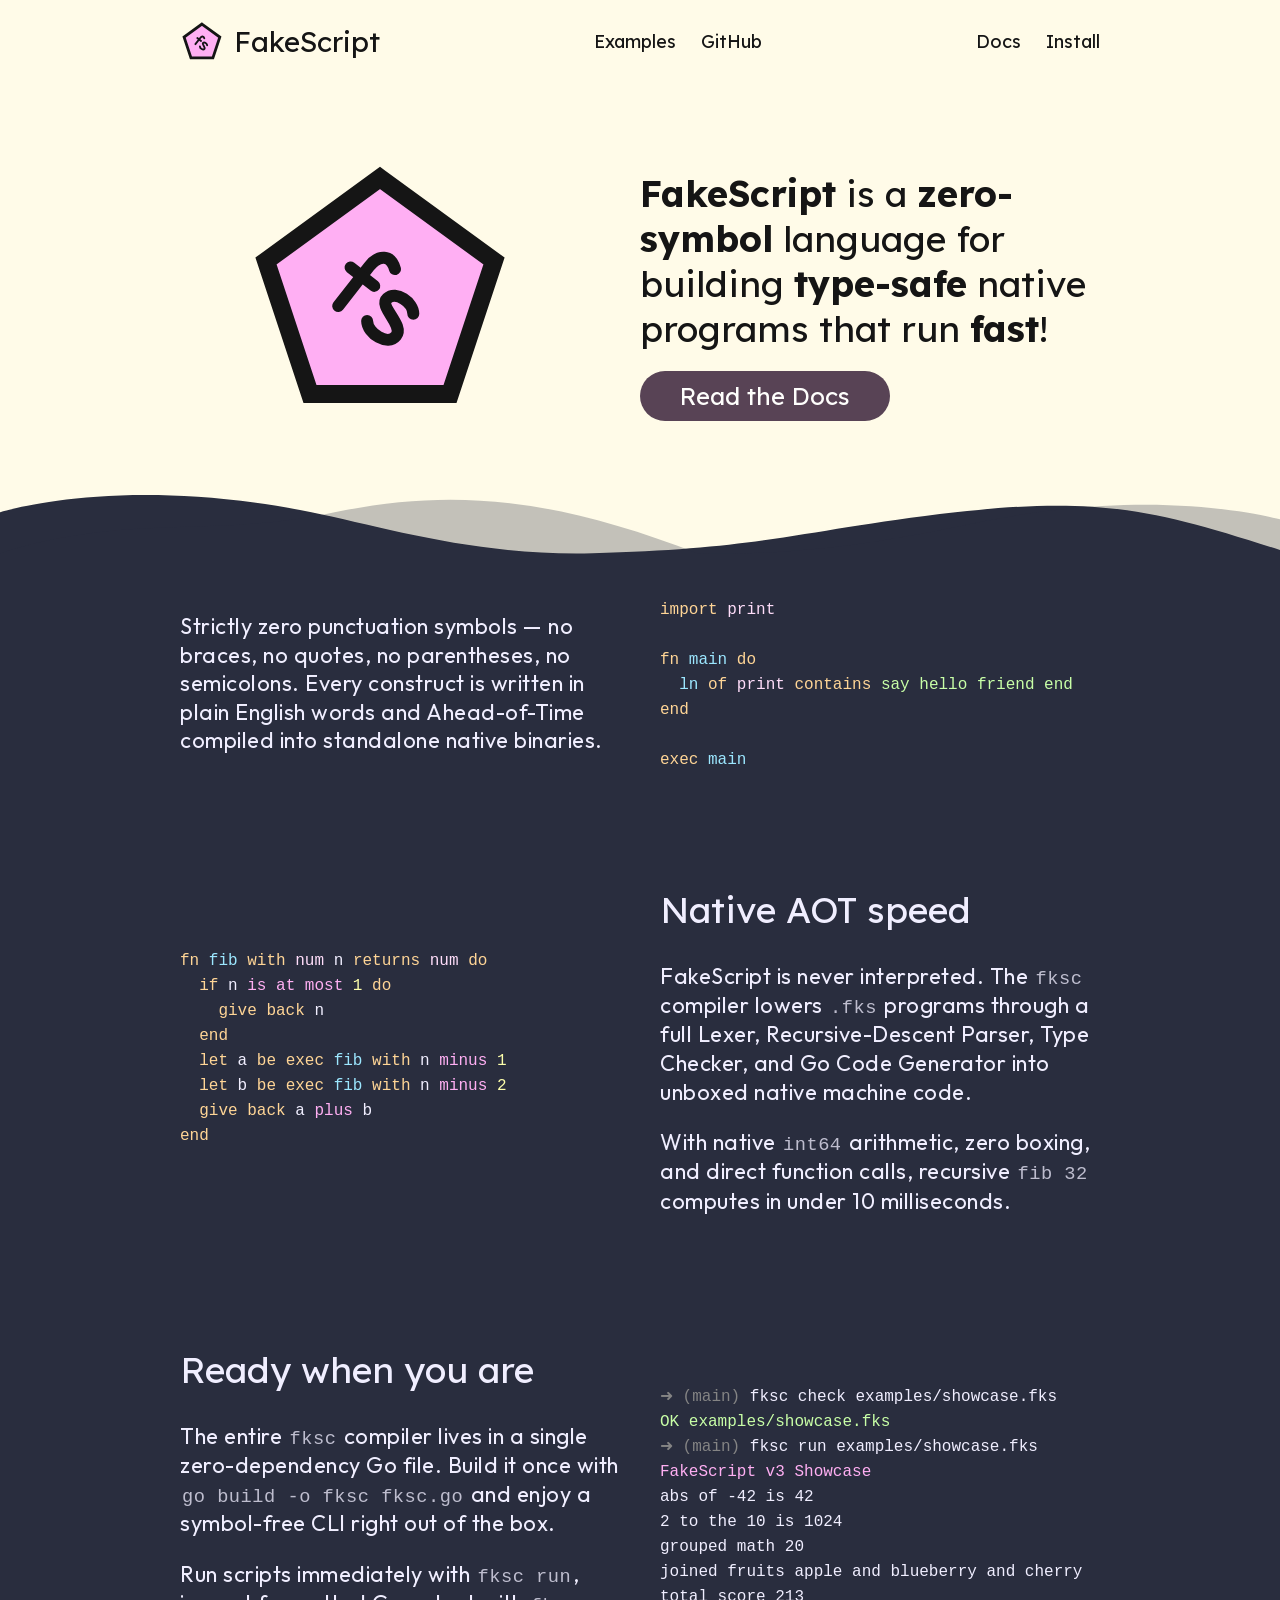
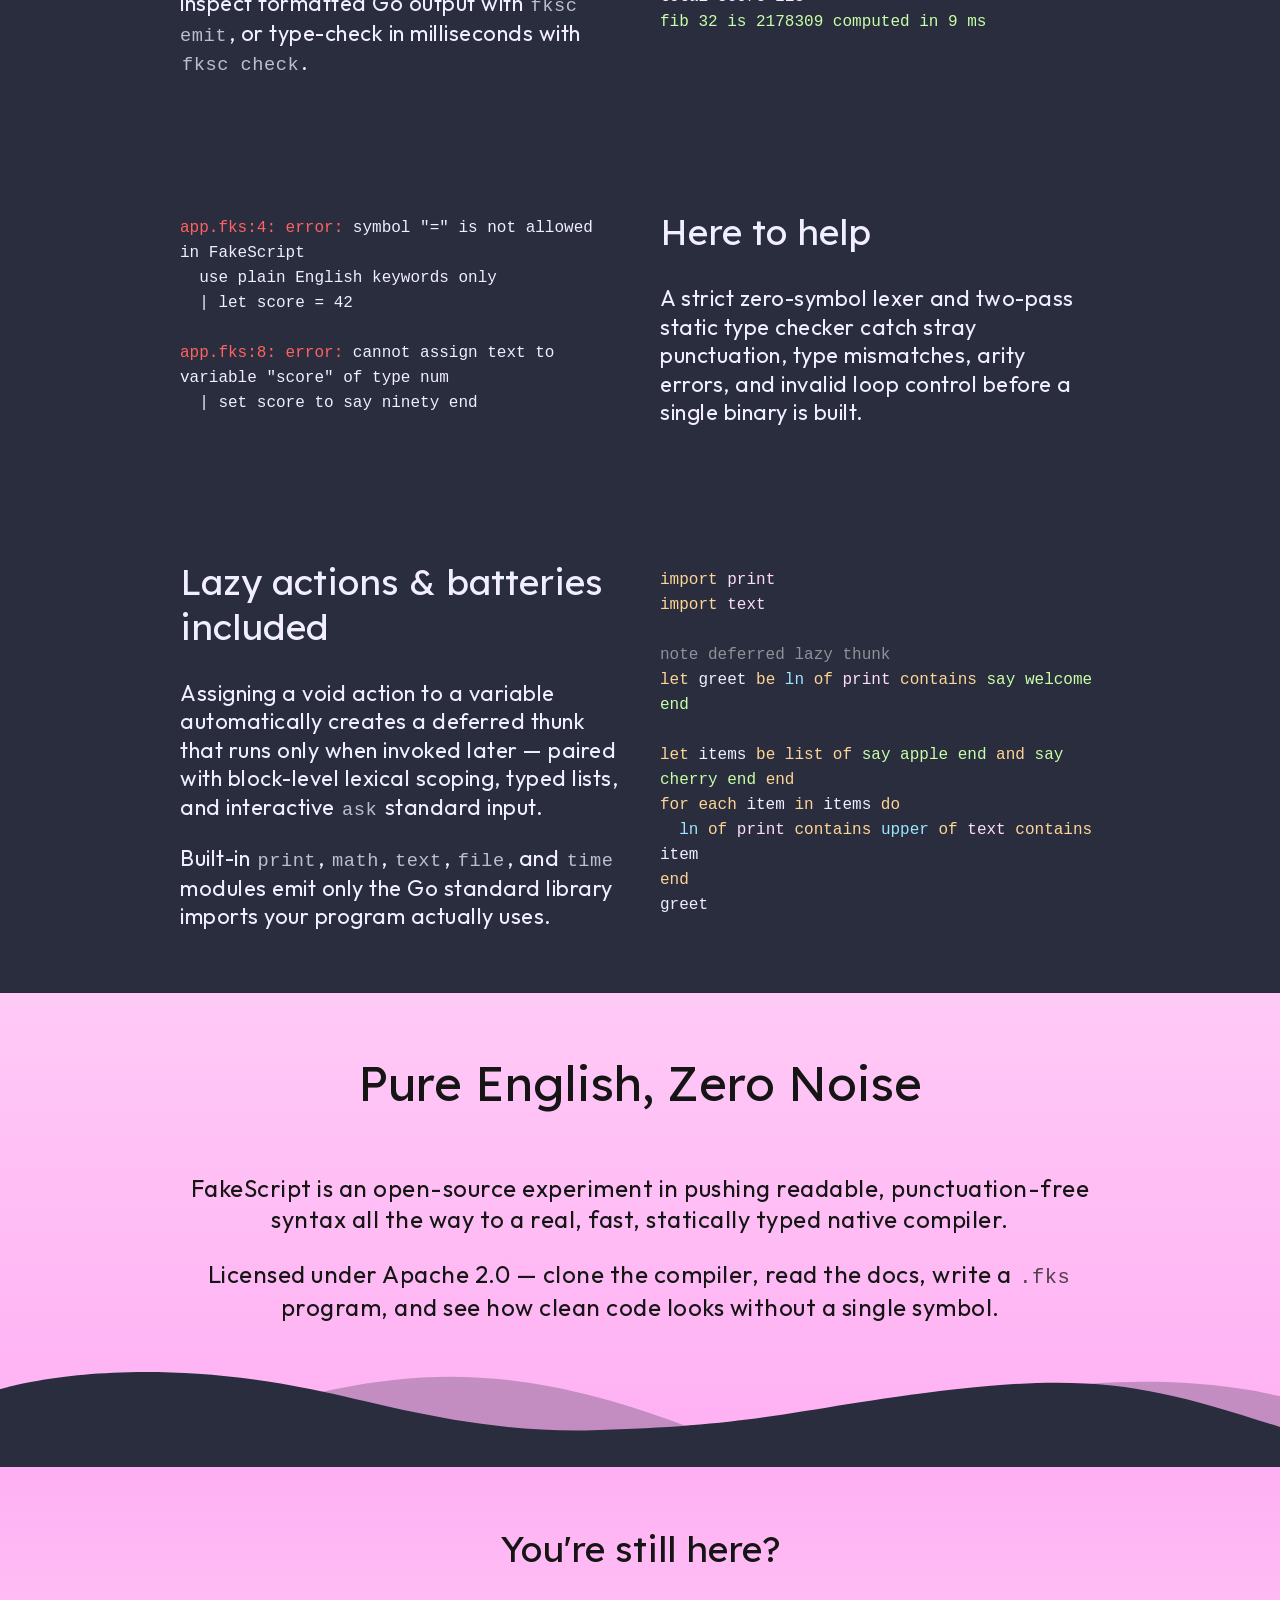
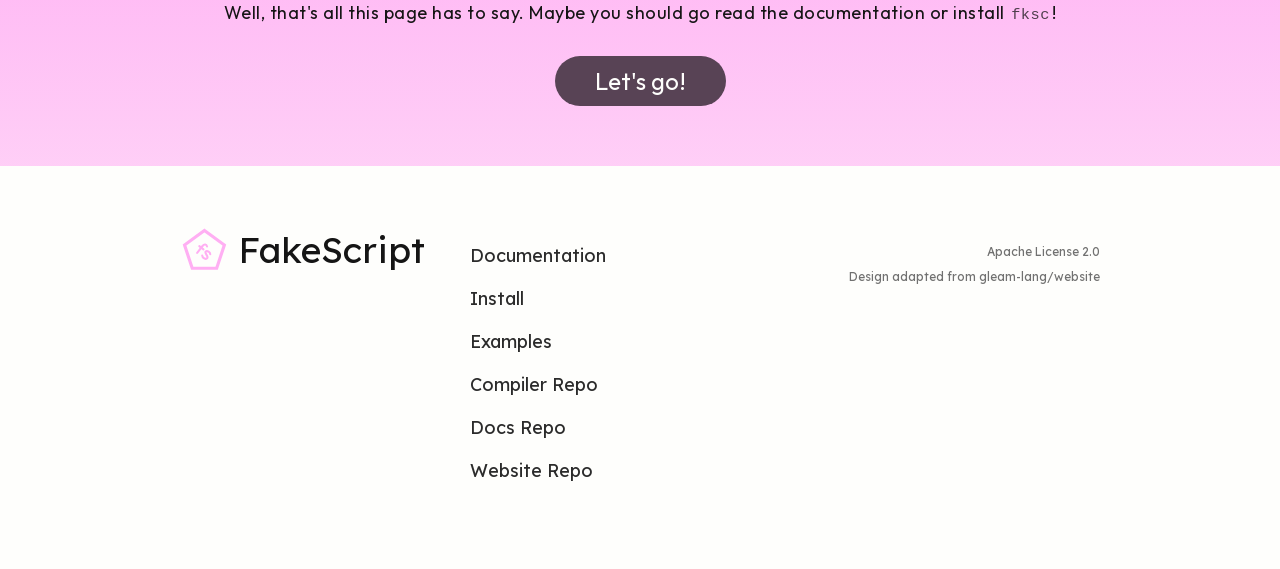
==== commit 4ad07a4f: "Replace logo with pentagon fs SVG and CSS hover rotation" ====
--- a/index.html
+++ b/index.html
@@ -10,7 +10,6 @@
   <meta property="og:title" content="FakeScript programming language">
   <meta property="og:description" content="A strictly zero-symbol, type-safe, Ahead-of-Time compiled programming language written in plain English words.">
   <link rel="stylesheet" href="./styles/main.css">
-  <link rel="preload" as="image" href="./images/fakescript-logo-happy.svg">
 </head>
 <body>
   <div class="page-header">
@@ -18,7 +17,14 @@
       <div class="content">
         <div>
           <a href="./" class="logo">
-            <img alt="FakeScript mascot" src="./images/fakescript-logo.svg" class="navbar-lucy">
+            <svg class="fks-logo navbar-lucy" viewBox="0 0 280 268" fill="none" aria-hidden="true">
+              <polygon class="fks-pentagon" points="140,26 254,109 210,242 70,242 26,109" fill="#ffaff3" stroke="#151515" stroke-width="18" stroke-linejoin="miter"/>
+              <g class="fks-letters" stroke="#151515" stroke-width="12" stroke-linecap="round" stroke-linejoin="round" fill="none">
+                <path d="M 134 114 C 122 105 112 112 112 128 L 112 178"/>
+                <path d="M 98 140 L 128 140"/>
+                <path d="M 176 138 C 169 129 148 130 146 142 C 144 154 176 152 176 166 C 176 179 152 182 144 172"/>
+              </g>
+            </svg>
             FakeScript
           </a>
         </div>
@@ -36,7 +42,14 @@
     <div class="hero">
       <div class="content">
         <div class="hero-lucy-container wide-only">
-          <img alt="FakeScript mascot" src="./images/fakescript-logo.svg" class="hero-lucy">
+          <svg class="fks-logo hero-lucy" viewBox="0 0 280 268" fill="none" role="img" aria-label="FakeScript logo">
+            <polygon class="fks-pentagon" points="140,26 254,109 210,242 70,242 26,109" fill="#ffaff3" stroke="#151515" stroke-width="18" stroke-linejoin="miter"/>
+            <g class="fks-letters" stroke="#151515" stroke-width="12" stroke-linecap="round" stroke-linejoin="round" fill="none">
+              <path d="M 134 114 C 122 105 112 112 112 128 L 112 178"/>
+              <path d="M 98 140 L 128 140"/>
+              <path d="M 176 138 C 169 129 148 130 146 142 C 144 154 176 152 176 166 C 176 179 152 182 144 172"/>
+            </g>
+          </svg>
         </div>
         <div class="text-left">
           <div class="text">
@@ -176,7 +189,14 @@
     <div class="content">
       <div class="first">
         <a href="./" class="logo">
-          <img alt="FakeScript mascot" src="./images/fakescript-logo.svg" class="footer-lucy">
+          <svg class="fks-logo footer-lucy" viewBox="0 0 280 268" fill="none" aria-hidden="true">
+            <polygon class="fks-pentagon" points="140,26 254,109 210,242 70,242 26,109" fill="#ffaff3" stroke="#151515" stroke-width="18" stroke-linejoin="miter"/>
+            <g class="fks-letters" stroke="#151515" stroke-width="12" stroke-linecap="round" stroke-linejoin="round" fill="none">
+              <path d="M 134 114 C 122 105 112 112 112 128 L 112 178"/>
+              <path d="M 98 140 L 128 140"/>
+              <path d="M 176 138 C 169 129 148 130 146 142 C 144 154 176 152 176 166 C 176 179 152 182 144 172"/>
+            </g>
+          </svg>
           FakeScript
         </a>
       </div>
--- a/styles/main.css
+++ b/styles/main.css
@@ -198,8 +198,10 @@
   flex-wrap: wrap;
 }
 
-.navbar .logo img {
+.navbar .logo img,
+.navbar .logo svg.fks-logo {
   height: 1.5em;
+  width: auto;
   margin-right: var(--gap-1);
 }
 
@@ -210,9 +212,11 @@
   white-space: nowrap;
 }
 
-.logo img {
+.logo img,
+.logo svg.fks-logo {
   display: inline-block;
   height: 1.3em;
+  width: auto;
   margin-right: 0.25em;
 }
 
@@ -222,7 +226,7 @@
   width: 280px;
   margin: 0 var(--gap-5) var(--gap-2) var(--gap-5);
   overflow: hidden;
-  /* Needed to not cut Lucy's corners when rotating: */
+  /* Needed to not cut corners when animating: */
   padding: var(--gap-1);
   box-sizing: content-box;
 }
@@ -233,16 +237,25 @@
   transition: transform 0.2s ease;
 }
 
-.navbar-lucy,
-.footer-lucy {
-  transition: transform 200ms ease;
-}
-
-.logo:hover .navbar-lucy,
-.logo:hover .footer-lucy,
-.hero-lucy-container:hover .hero-lucy {
-  content: url("../images/fakescript-logo-happy.svg");
-  transform: rotate(12deg);
+.fks-letters {
+  transform-box: view-box;
+  transform-origin: 140px 146px;
+  transform: rotate(38deg);
+  transition: transform 0.6s cubic-bezier(0.34, 1.56, 0.64, 1);
+}
+
+.logo:hover .fks-letters,
+.hero-lucy-container:hover .fks-letters {
+  transform: rotate(398deg);
+}
+
+.footer .fks-pentagon {
+  fill: transparent;
+  stroke: var(--color-faff-pink);
+}
+
+.footer .fks-letters {
+  stroke: var(--color-faff-pink);
 }
 
 .navbar a {
